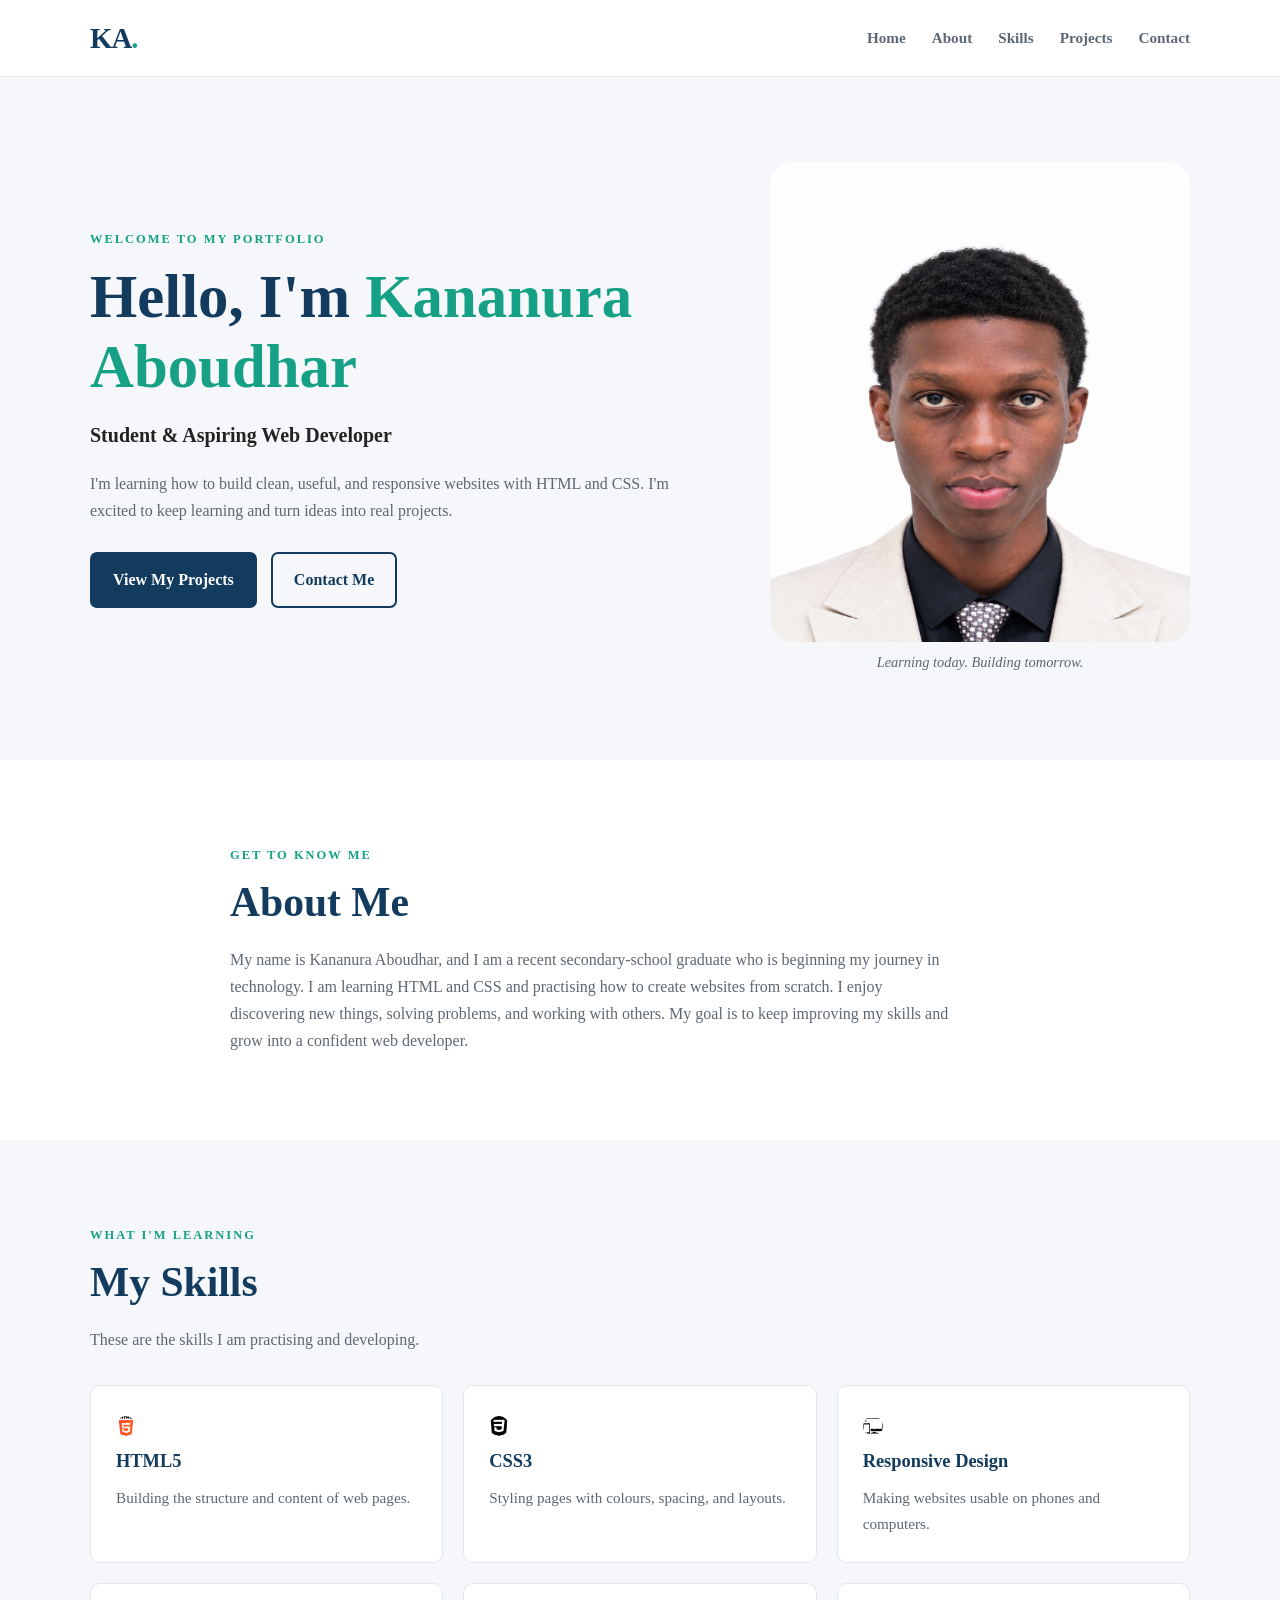
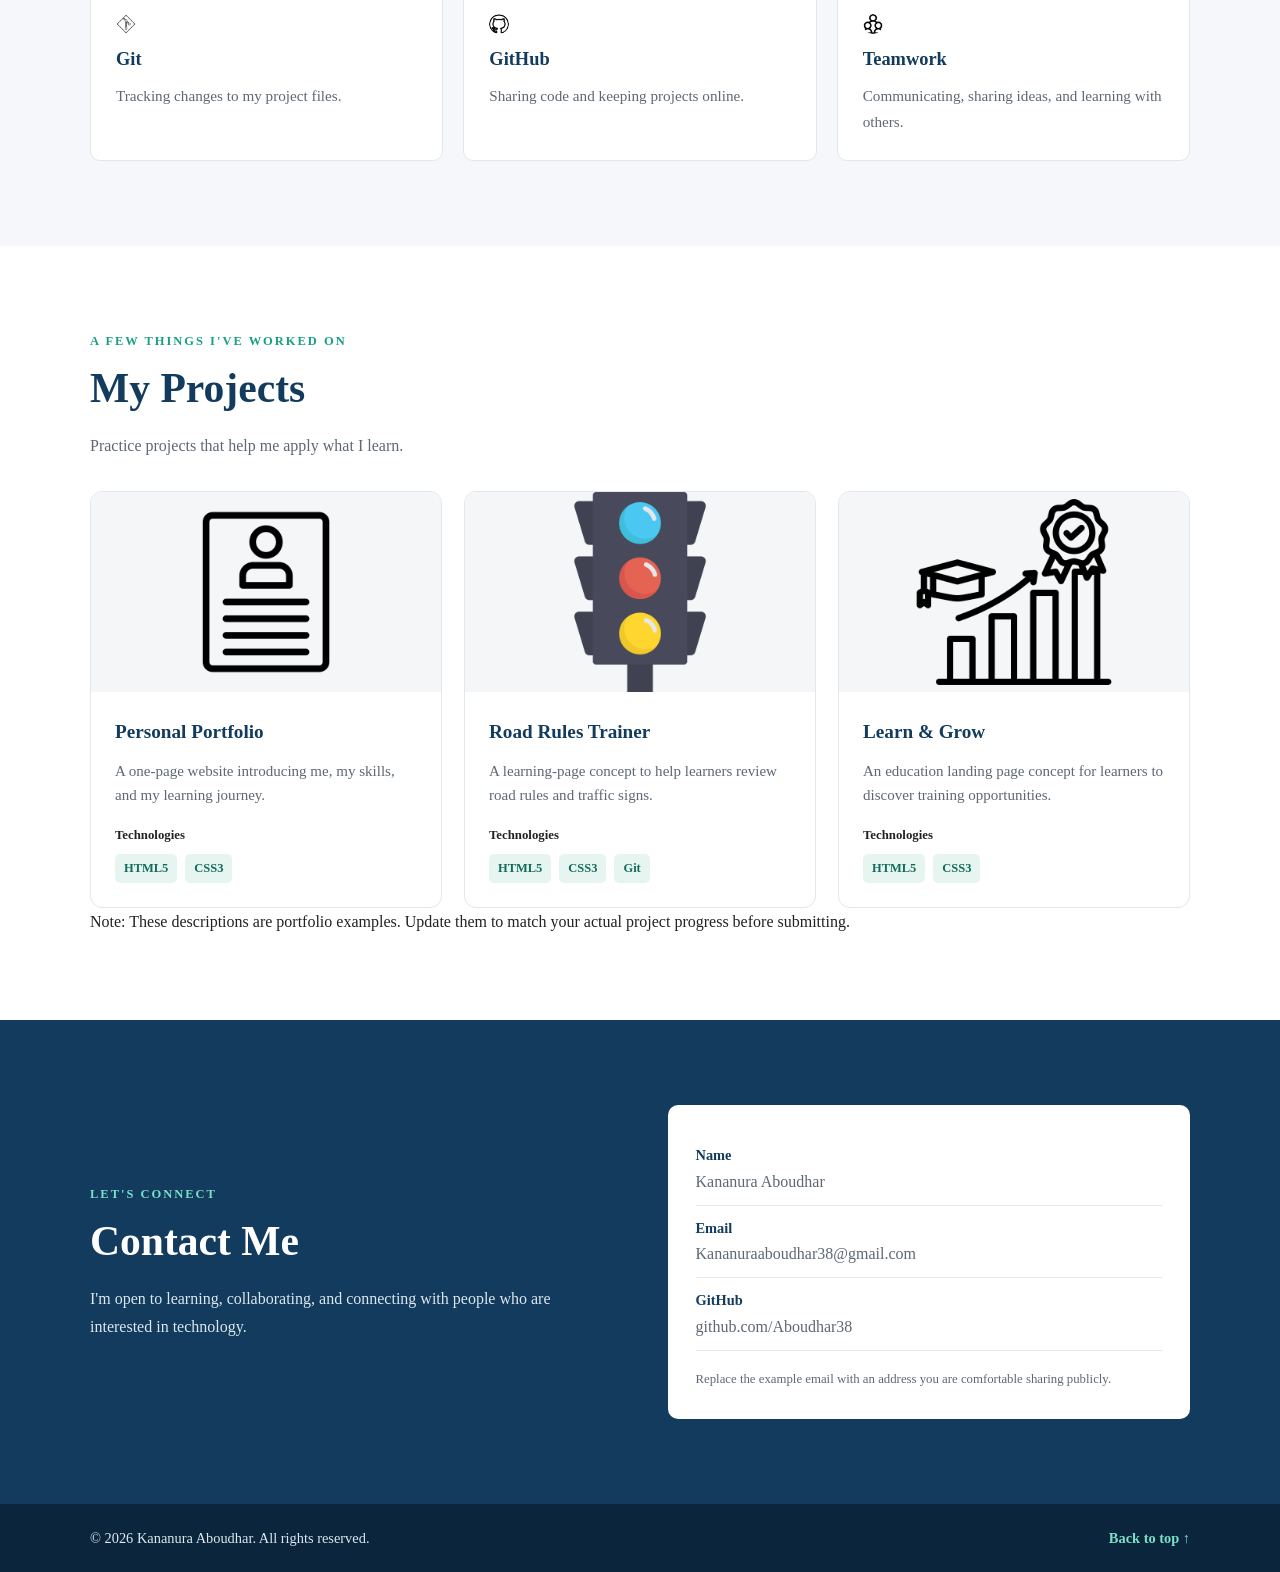
==== index.html @ cf546b4f "Changed folder structure" ====
<!DOCTYPE html>
<html lang="en">

<head>
    <meta charset="UTF-8">
    <meta name="viewport" content="width=device-width, initial-scale=1.0">
    <meta name="description" content="The personal portfolio of Kananura Aboudhar, a student learning web development.">
    <title>Kananura Aboudhar | Portfolio</title>
    <link rel="stylesheet" href="styles.css">
</head>

<body>
    <header class="site-header">
        <nav class="navbar container" aria-label="Main navigation">
            <a class="logo" href="#home">KA<span>.</span></a>

            <div class="nav-links">
                <a href="#home">Home</a>
                <a href="#about">About</a>
                <a href="#skills">Skills</a>
                <a href="#projects">Projects</a>
                <a href="#contact">Contact</a>
            </div>
        </nav>
    </header>

    <main>
        <section class="hero section" id="home">
            <div class="container hero-layout">
                <div class="hero-content">
                    <p class="eyebrow">WELCOME TO MY PORTFOLIO</p>
                    <h1>Hello, I'm <span>Kananura Aboudhar</span></h1>
                    <h2>Student &amp; Aspiring Web Developer</h2>
                    <p class="hero-description">
                        I'm learning how to build clean, useful, and responsive websites
                        with HTML and CSS. I'm excited to keep learning and turn ideas
                        into real projects.
                    </p>
                    <div class="hero-buttons">
                        <a class="button button-primary" href="#projects">View My Projects</a>
                        <a class="button button-outline" href="#contact">Contact Me</a>
                    </div>
                </div>

                <div class="profile-card">
                    <div>
                        <img src="/assets/home.png" alt="Profile pic">
                    </div>
                    <p class="profile-caption">Learning today. Building tomorrow.</p>
                </div>
            </div>
        </section>

        <section class="section section-light" id="about">
            <div class="container narrow-container">
                <p class="eyebrow">GET TO KNOW ME</p>
                <h2 class="section-title">About Me</h2>
                <p class="section-text">
                    My name is Kananura Aboudhar, and I am a recent secondary-school
                    graduate who is beginning my journey in technology. I am learning
                    HTML and CSS and practising how to create websites from scratch.
                    I enjoy discovering new things, solving problems, and working with
                    others. My goal is to keep improving my skills and grow into a
                    confident web developer.
                </p>
            </div>
        </section>

        <section class="section" id="skills">
            <div class="container">
                <p class="eyebrow">WHAT I'M LEARNING</p>
                <h2 class="section-title">My Skills</h2>
                <p class="section-intro">These are the skills I am practising and developing.</p>

                <div class="skills-grid">
                    <article class="skill-card">
                        <img src="/assets/html-5.png" class="skill-icon" alt="">
                        <h3>HTML5</h3>
                        <p>Building the structure and content of web pages.</p>
                    </article>
                    <article class="skill-card">
                        <img src="/assets/css-3.png" class="skill-icon" alt="">
                        <h3>CSS3</h3>
                        <p>Styling pages with colours, spacing, and layouts.</p>
                    </article>
                    <article class="skill-card">
                        <img src="/assets/responsive-design-symbol.png" class="skill-icon" alt="">
                        <h3>Responsive Design</h3>
                        <p>Making websites usable on phones and computers.</p>
                    </article>
                    <article class="skill-card">
                        <img src="/assets/git.png" class="skill-icon">
                        <h3>Git</h3>
                        <p>Tracking changes to my project files.</p>
                    </article>
                    <article class="skill-card">
                        <img src="/assets/github.png" class="skill-icon">
                        <h3>GitHub</h3>
                        <p>Sharing code and keeping projects online.</p>
                    </article>
                    <article class="skill-card">
                        <img src="/assets/networking.png" class="skill-icon" alt="">
                        <h3>Teamwork</h3>
                        <p>Communicating, sharing ideas, and learning with others.</p>
                    </article>
                </div>
            </div>
        </section>

        <section class="section section-light" id="projects">
            <div class="container">
                <p class="eyebrow">A FEW THINGS I'VE WORKED ON</p>
                <h2 class="section-title">My Projects</h2>
                <p class="section-intro">Practice projects that help me apply what I learn.</p>


                <div class="projects-grid">

                    <!-- Project 1 -->
                    <article class="project-card">
                        <div class="project-top">
                            <img src="/assets/personal profile.png" alt="Personal Portfolio Website">
                        </div>

                        <div class="project-content">
                            <h3>Personal Portfolio</h3>
                            <p>A one-page website introducing me, my skills, and my learning journey.</p>

                            <p class="tech-label">Technologies</p>
                            <div class="tags">
                                <span>HTML5</span>
                                <span>CSS3</span>
                            </div>
                        </div>
                    </article>

                    <!-- Project 2 -->
                    <article class="project-card">
                        <div class="project-top">
                            <img src="/assets/traffic.png" alt="Road Rules Trainer Project">
                        </div>

                        <div class="project-content">
                            <h3>Road Rules Trainer</h3>
                            <p>A learning-page concept to help learners review road rules and traffic signs.</p>

                            <p class="tech-label">Technologies</p>
                            <div class="tags">
                                <span>HTML5</span>
                                <span>CSS3</span>
                                <span>Git</span>
                            </div>
                        </div>
                    </article>

                    <!-- Project 3 -->
                    <article class="project-card">
                        <div class="project-top">
                            <img src="/assets/learn&grow.png" alt="Learn and Grow Education Website">
                        </div>

                        <div class="project-content">
                            <h3>Learn &amp; Grow</h3>
                            <p>An education landing page concept for learners to discover training opportunities.</p>

                            <p class="tech-label">Technologies</p>
                            <div class="tags">
                                <span>HTML5</span>
                                <span>CSS3</span>
                            </div>
                        </div>
                    </article>

                </div>

                <p class="project-note">Note: These descriptions are portfolio examples. Update them to match your
                    actual project progress before submitting.</p>
            </div>
        </section>

        <section class="section contact-section" id="contact">
            <div class="container contact-layout">
                <div>
                    <p class="eyebrow">LET'S CONNECT</p>
                    <h2 class="section-title">Contact Me</h2>
                    <p class="contact-description">
                        I'm open to learning, collaborating, and connecting with people
                        who are interested in technology.
                    </p>
                </div>
                <div class="contact-card">
                    <p><strong>Name</strong><span>Kananura Aboudhar</span></p>
                    <p><strong>Email</strong><span>Kananuraaboudhar38@gmail.com</span></p>
                    <p><strong>GitHub</strong><span>github.com/Aboudhar38</span></p>
                    <p class="contact-note">Replace the example email with an address you are comfortable sharing
                        publicly.</p>
                </div>
            </div>
        </section>
    </main>

    <footer class="site-footer">
        <div class="container footer-content">
            <p>&copy; 2026 Kananura Aboudhar. All rights reserved.</p>
            <a href="#home">Back to top ↑</a>
        </div>
    </footer>
</body>

</html>
---- styles.css ----
/* =====================================
   1. COLORS AND GENERAL STYLES
===================================== */

:root {
    --primary: #123B5D;
    --accent: #16A085;
    --background: #F5F7FA;
    --surface: #FFFFFF;
    --text: #222222;
    --muted: #5D6873;
    --border: #E1E7ED;
}

img {

    width: 420px;

    height: 480px;

    border-radius: 24px;

    overflow: hidden;
    flex-shrink: 0;

}

* {
    box-sizing: border-box;
    margin: 0;
    padding: 0;
}

html {
    scroll-behavior: smooth;
    scroll-padding-top: 85px;
}

body {
    font-family: "poppins" Arial, Helvetica, sans-serif;
    background: var(--background);
    color: var(--text);
    line-height: 1.7;
}

a {
    color: inherit;
    text-decoration: none;
}

.container {
    width: min(1100px, 90%);
    margin: 0 auto;
}

.section {
    padding: 85px 0;
}

.section-light {
    background: var(--surface);
}

.eyebrow {
    color: var(--accent);
    font-size: 0.78rem;
    font-weight: 700;
    letter-spacing: 2px;
    margin-bottom: 12px;
}

.section-title {
    color: var(--primary);
    font-size: clamp(2rem, 4vw, 2.6rem);
    line-height: 1.2;
    margin-bottom: 18px;
}

.section-intro,
.section-text {
    color: var(--muted);
    max-width: 720px;
}

.section-intro {
    margin-bottom: 32px;
}

.narrow-container {
    max-width: 820px;
}

/* =====================================
   2. HEADER AND NAVIGATION
===================================== */

.site-header {
    background: var(--surface);
    border-bottom: 1px solid var(--border);
    position: sticky;
    top: 0;
    z-index: 10;
}

.navbar {
    min-height: 76px;
    display: flex;
    align-items: center;
    justify-content: space-between;
    gap: 24px;
}

.logo {
    color: var(--primary);
    font-size: 1.8rem;
    font-weight: 800;
    letter-spacing: -1px;
}

.logo span {
    color: var(--accent);
}

.nav-links {
    display: flex;
    align-items: center;
    flex-wrap: wrap;
    gap: 26px;
}

.nav-links a {
    color: var(--muted);
    font-size: 0.95rem;
    font-weight: 600;
    transition: color 0.2s ease;
}

.nav-links a:hover,
.nav-links a:focus {
    color: var(--accent);
}

/* =====================================
   3. HERO SECTION
===================================== */

.hero {
    background: var(--background);
}

.hero-layout {
    display: grid;
    grid-template-columns: 1.4fr 0.8fr;
    align-items: center;
    gap: 60px;
}

.hero h1 {
    color: var(--primary);
    font-size: clamp(2.4rem, 5vw, 3.8rem);
    line-height: 1.15;
    margin-bottom: 16px;
}

.hero h1 span {
    color: var(--accent);
}

.hero h2 {
    color: var(--text);
    font-size: 1.25rem;
    font-weight: 600;
    margin-bottom: 18px;
}

.hero-description {
    color: var(--muted);
    max-width: 600px;
    margin-bottom: 28px;
}

.hero-buttons {
    display: flex;
    flex-wrap: wrap;
    gap: 14px;
}

.button {
    display: inline-block;
    padding: 12px 21px;
    border: 2px solid var(--primary);
    border-radius: 7px;
    font-weight: 700;
    text-align: center;
    transition: transform 0.2s ease, background 0.2s ease;
}

.button:hover {
    transform: translateY(-2px);
}

.button-primary {
    background: var(--primary);
    color: #FFFFFF;
}

.button-primary:hover {
    background: #0B2B45;
}

.button-outline {
    color: var(--primary);
}

.button-outline:hover {
    background: #E8F0F6;
}

.profile-card {
    text-align: center;
}

.profile-placeholder {
    width: min(300px, 100%);
    aspect-ratio: 1 / 1;
    margin: 0 auto 16px;
    background: var(--primary);
    border: 8px solid var(--surface);
    border-radius: 24px;
    box-shadow: 0 12px 35px rgba(18, 59, 93, 0.14);
    display: flex;
    align-items: center;
    justify-content: center;
}

.profile-placeholder span {
    color: #FFFFFF;
    font-size: 5rem;
    font-weight: 800;
    letter-spacing: -5px;
}

.profile-caption {
    color: var(--muted);
    font-size: 0.9rem;
    font-style: italic;
}

/* =====================================
   4. SKILLS
===================================== */

.skills-grid {
    display: grid;
    grid-template-columns: repeat(3, 1fr);
    gap: 20px;
}

.skill-card {
    background: var(--surface);
    border: 1px solid var(--border);
    border-radius: 10px;
    padding: 25px;
    transition: transform 0.2s ease, box-shadow 0.2s ease;
}

.skill-card:hover {
    transform: translateY(-4px);
    box-shadow: 0 10px 25px rgba(18, 59, 93, 0.08);
}


.skill-card h3 {
    color: var(--primary);
    font-size: 1.15rem;
    margin: 8px 0;
}

.skill-icon {
    width: 20px;
    height: 20px;
    object-fit: contain;
    vertical-align: middle;
    margin-right: 6px;
}

.skill-card p {
    color: var(--muted);
    font-size: 0.95rem;
}

/* =====================================
   5. PROJECTS
===================================== */

/* =====================================
   5. PROJECTS
===================================== */

.projects-grid {
    display: grid;
    grid-template-columns: repeat(3, 1fr);
    gap: 22px;
    align-items: stretch;
}

.project-card {
    background: var(--surface);
    border: 1px solid var(--border);
    border-radius: 12px;
    overflow: hidden;
    display: flex;
    flex-direction: column;
    transition: transform 0.2s ease, box-shadow 0.2s ease;
}

.project-card:hover {
    transform: translateY(-4px);
    box-shadow: 0 12px 28px rgba(18, 59, 93, 0.1);
}

/* IMAGE: TOP HALF */

.project-top {
   width: 100%;
    height: 200px;
    overflow: hidden;
    background: #F4F6F8;}

.project-top img {
    width: 100%;
    height: 100%;
    display: block;
    object-fit: contain;
    object-position: center;}

.project-card:hover .project-top img {
    transform: scale(1.04);
}

/* PROJECT INFORMATION: BOTTOM HALF */

.project-content {
    padding: 24px;
    flex: 1;
    display: flex;
    flex-direction: column;
}

.project-content h3 {
    color: var(--primary);
    font-size: 1.2rem;
    margin: 0 0 10px;
}

.project-content p {
    color: var(--muted);
    font-size: 0.94rem;
    line-height: 1.6;
    margin: 0;
}

.project-content .tech-label {
    color: var(--text);
    font-size: 0.8rem;
    font-weight: 700;
    margin: 18px 0 8px;
}

.tags {
    display: flex;
    flex-wrap: wrap;
    gap: 8px;
}

.tags span {
    background: #E7F5F1;
    color: #126B5B;
    border-radius: 5px;
    padding: 4px 9px;
    font-size: 0.78rem;
    font-weight: 700;
}

/* RESPONSIVE DESIGN */

@media (max-width: 900px) {
    .projects-grid {
        grid-template-columns: repeat(2, 1fr);
    }
}

@media (max-width: 600px) {
    .projects-grid {
        grid-template-columns: 1fr;
    }

    .project-top {
        height: 200px;
    }
}


/* =====================================
   6. CONTACT
===================================== */

.contact-section {
    background: var(--primary);
    color: #FFFFFF;
}

.contact-layout {
    display: grid;
    grid-template-columns: 1fr 1fr;
    align-items: center;
    gap: 55px;
}

.contact-section .section-title {
    color: #FFFFFF;
}

.contact-section .eyebrow {
    color: #7BE0C8;
}

.contact-description {
    color: #DCE7EF;
    max-width: 470px;
}

.contact-card {
    background: #FFFFFF;
    color: var(--text);
    border-radius: 10px;
    padding: 28px;
}

.contact-card p:not(.contact-note) {
    display: flex;
    flex-direction: column;
    padding: 10px 0;
    border-bottom: 1px solid var(--border);
    overflow-wrap: anywhere;
}

.contact-card strong {
    color: var(--primary);
    font-size: 0.9rem;
}

.contact-card span {
    color: var(--muted);
}

.contact-card .contact-note {
    color: var(--muted);
    font-size: 0.8rem;
    margin-top: 18px;
}

/* =====================================
   7. FOOTER
===================================== */

.site-footer {
    background: #0B263C;
    color: #DCE7EF;
    padding: 22px 0;
}

.footer-content {
    display: flex;
    justify-content: space-between;
    align-items: center;
    gap: 16px;
    font-size: 0.9rem;
}

.footer-content a {
    color: #7BE0C8;
    font-weight: 700;
}

/* =====================================
   8. RESPONSIVE DESIGN
===================================== */

@media (max-width: 800px) {
    .section {
        padding: 65px 0;
    }

    .navbar {
        flex-direction: column;
        justify-content: center;
        padding: 16px 0;
        gap: 10px;
    }

    .nav-links {
        justify-content: center;
        gap: 12px 20px;
    }

    .hero-layout {
        grid-template-columns: 1fr;
        gap: 38px;
    }

    .hero-content {
        text-align: center;
    }

    .hero-description {
        margin-left: auto;
        margin-right: auto;
    }

    .hero-buttons {
        justify-content: center;
    }

    .profile-card {
        max-width: 300px;
        width: 100%;
        margin: 0 auto;
    }

    .skills-grid {
        grid-template-columns: repeat(2, 1fr);
    }

    .projects-grid {
        grid-template-columns: 1fr;
    }

    .project-card {
        display: grid;
        grid-template-columns: 0.7fr 1.3fr;
    }

    .project-top {
        min-height: 100%;
        padding: 20px;
        text-align: center;
    }

    .contact-layout {
        grid-template-columns: 1fr;
        gap: 30px;
    }
}

@media (max-width: 520px) {
    .nav-links {
        gap: 8px 14px;
    }

    .nav-links a {
        font-size: 0.85rem;
    }

    .skills-grid {
        grid-template-columns: 1fr;
    }

    .project-card {
        display: block;
    }

    .project-top {
        min-height: 100px;
    }

    .footer-content {
        flex-direction: column;
        text-align: center;
    }

    .button {
        width: 100%;
    }
}
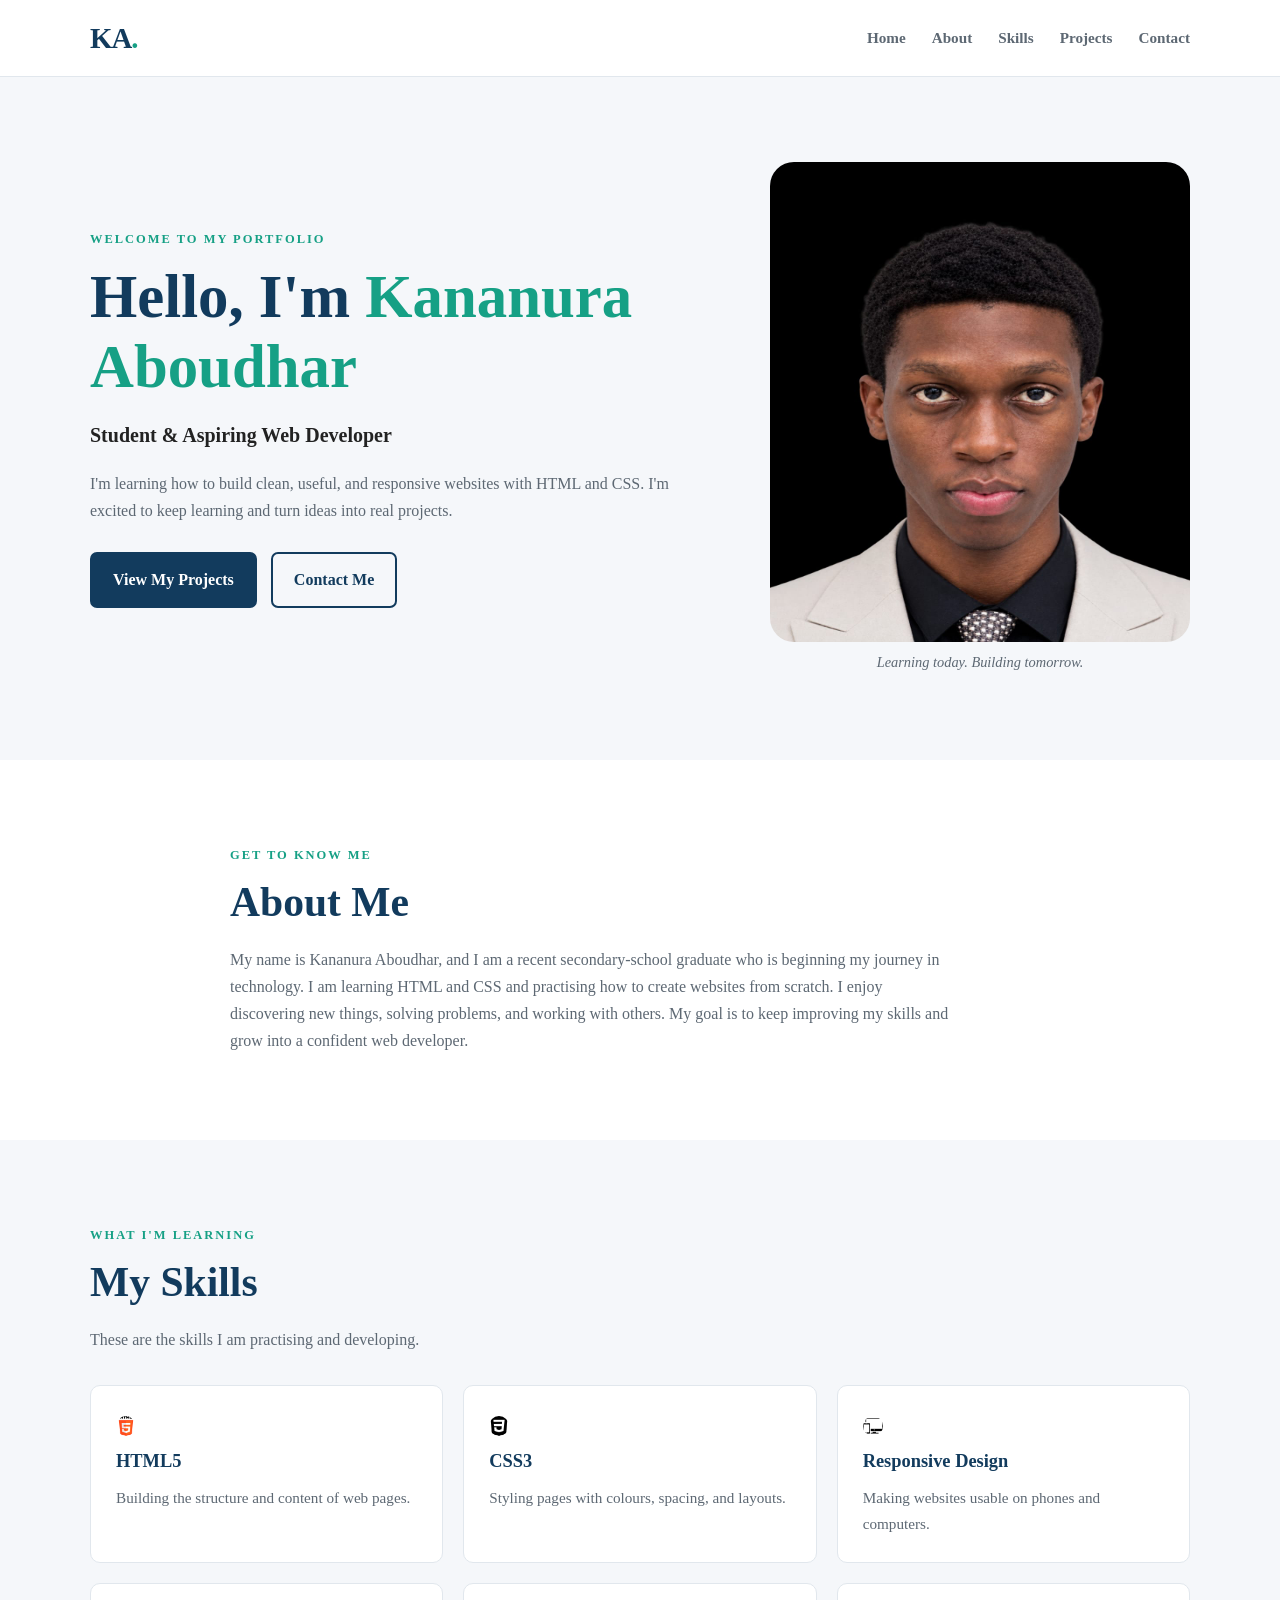
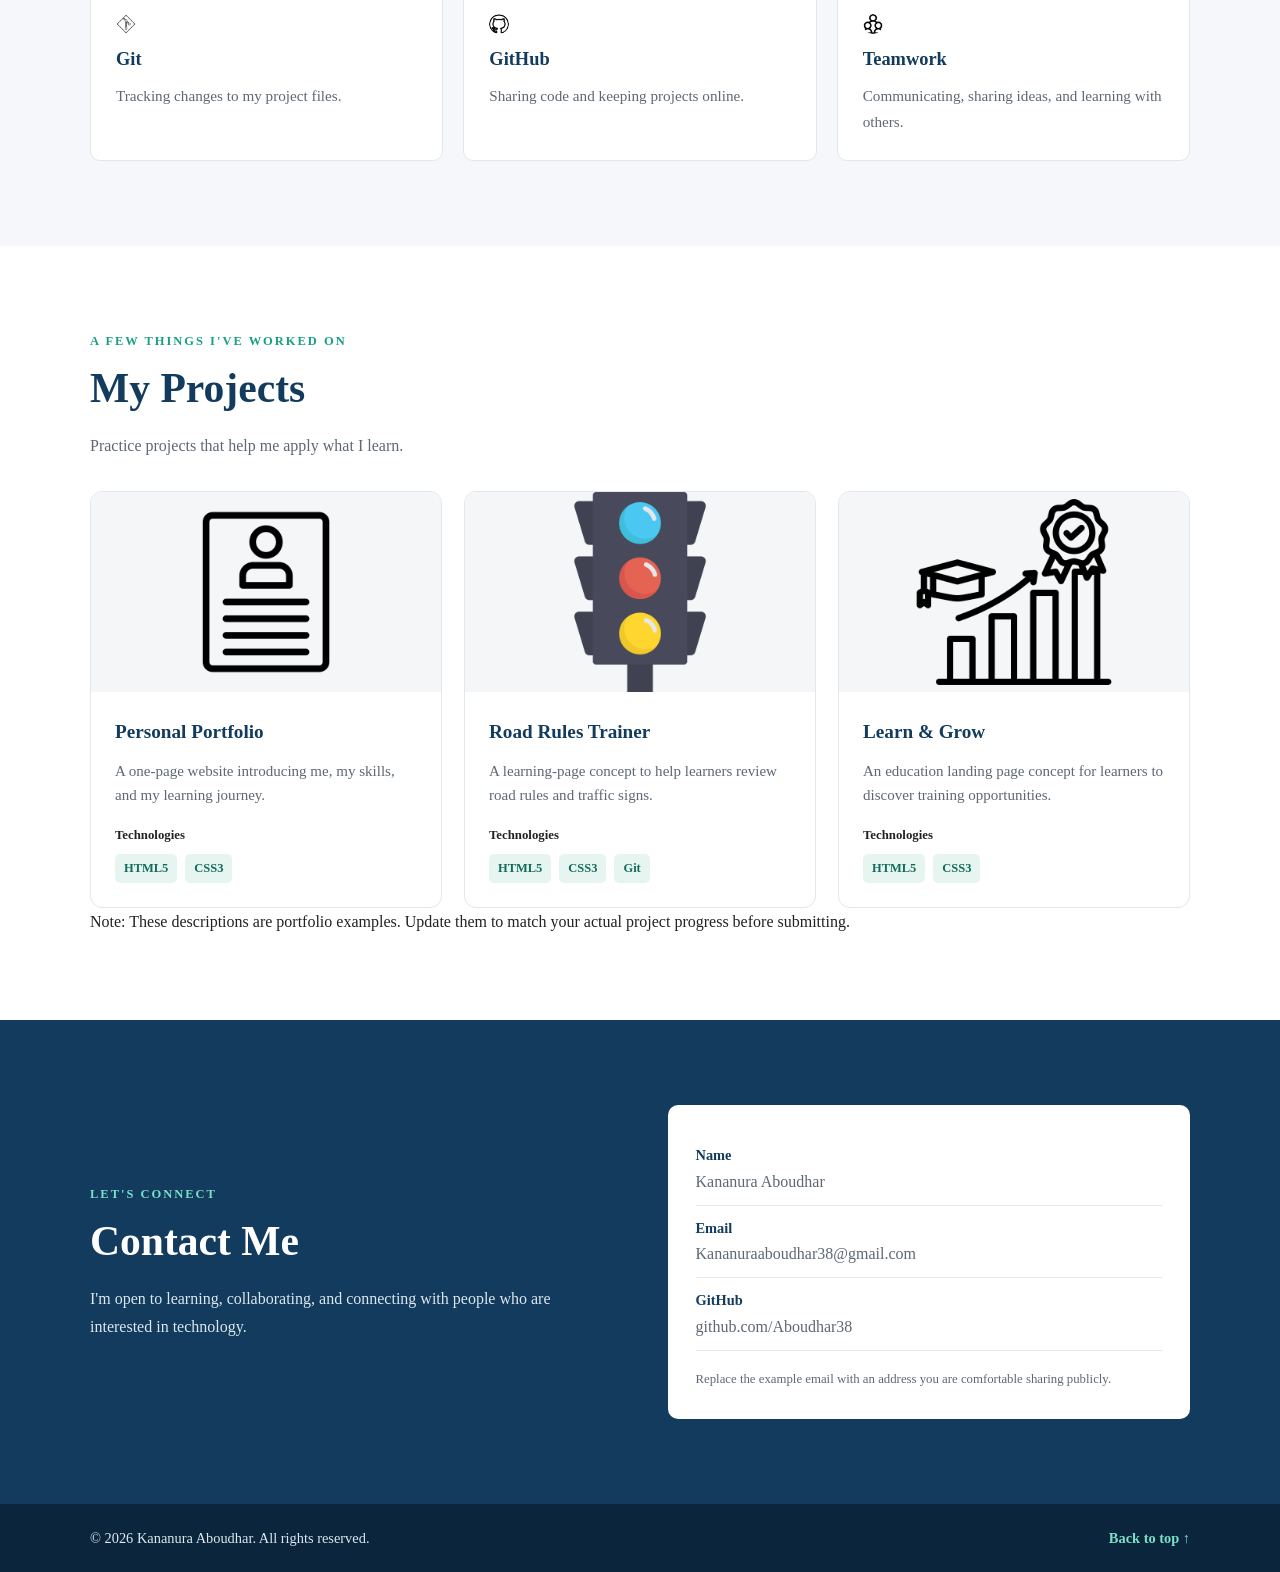
==== commit ec11363f: "Replaced some image" ====
--- a/index.html
+++ b/index.html
@@ -44,7 +44,7 @@
 
                 <div class="profile-card">
                     <div>
-                        <img src="/assets/home.png" alt="Profile pic">
+                        <img src="./assets/Abu.jpeg" alt="Profile pic">
                     </div>
                     <p class="profile-caption">Learning today. Building tomorrow.</p>
                 </div>
@@ -74,32 +74,32 @@
 
                 <div class="skills-grid">
                     <article class="skill-card">
-                        <img src="/assets/html-5.png" class="skill-icon" alt="">
+                        <img src="./assets/html-5.png" class="skill-icon" alt="">
                         <h3>HTML5</h3>
                         <p>Building the structure and content of web pages.</p>
                     </article>
                     <article class="skill-card">
-                        <img src="/assets/css-3.png" class="skill-icon" alt="">
+                        <img src="./assets/css-3.png" class="skill-icon" alt="">
                         <h3>CSS3</h3>
                         <p>Styling pages with colours, spacing, and layouts.</p>
                     </article>
                     <article class="skill-card">
-                        <img src="/assets/responsive-design-symbol.png" class="skill-icon" alt="">
+                        <img src="./assets/responsive-design-symbol.png" class="skill-icon" alt="">
                         <h3>Responsive Design</h3>
                         <p>Making websites usable on phones and computers.</p>
                     </article>
                     <article class="skill-card">
-                        <img src="/assets/git.png" class="skill-icon">
+                        <img src="./assets/git.png" class="skill-icon">
                         <h3>Git</h3>
                         <p>Tracking changes to my project files.</p>
                     </article>
                     <article class="skill-card">
-                        <img src="/assets/github.png" class="skill-icon">
+                        <img src="./assets/github.png" class="skill-icon">
                         <h3>GitHub</h3>
                         <p>Sharing code and keeping projects online.</p>
                     </article>
                     <article class="skill-card">
-                        <img src="/assets/networking.png" class="skill-icon" alt="">
+                        <img src="./assets/networking.png" class="skill-icon" alt="">
                         <h3>Teamwork</h3>
                         <p>Communicating, sharing ideas, and learning with others.</p>
                     </article>
@@ -119,7 +119,7 @@
                     <!-- Project 1 -->
                     <article class="project-card">
                         <div class="project-top">
-                            <img src="/assets/personal profile.png" alt="Personal Portfolio Website">
+                            <img src="./assets/personal profile.png" alt="Personal Portfolio Website">
                         </div>
 
                         <div class="project-content">
@@ -137,7 +137,7 @@
                     <!-- Project 2 -->
                     <article class="project-card">
                         <div class="project-top">
-                            <img src="/assets/traffic.png" alt="Road Rules Trainer Project">
+                            <img src="./assets/traffic.png" alt="Road Rules Trainer Project">
                         </div>
 
                         <div class="project-content">
@@ -156,7 +156,7 @@
                     <!-- Project 3 -->
                     <article class="project-card">
                         <div class="project-top">
-                            <img src="/assets/learn&grow.png" alt="Learn and Grow Education Website">
+                            <img src="./assets/learn&grow.png" alt="Learn and Grow Education Website">
                         </div>
 
                         <div class="project-content">
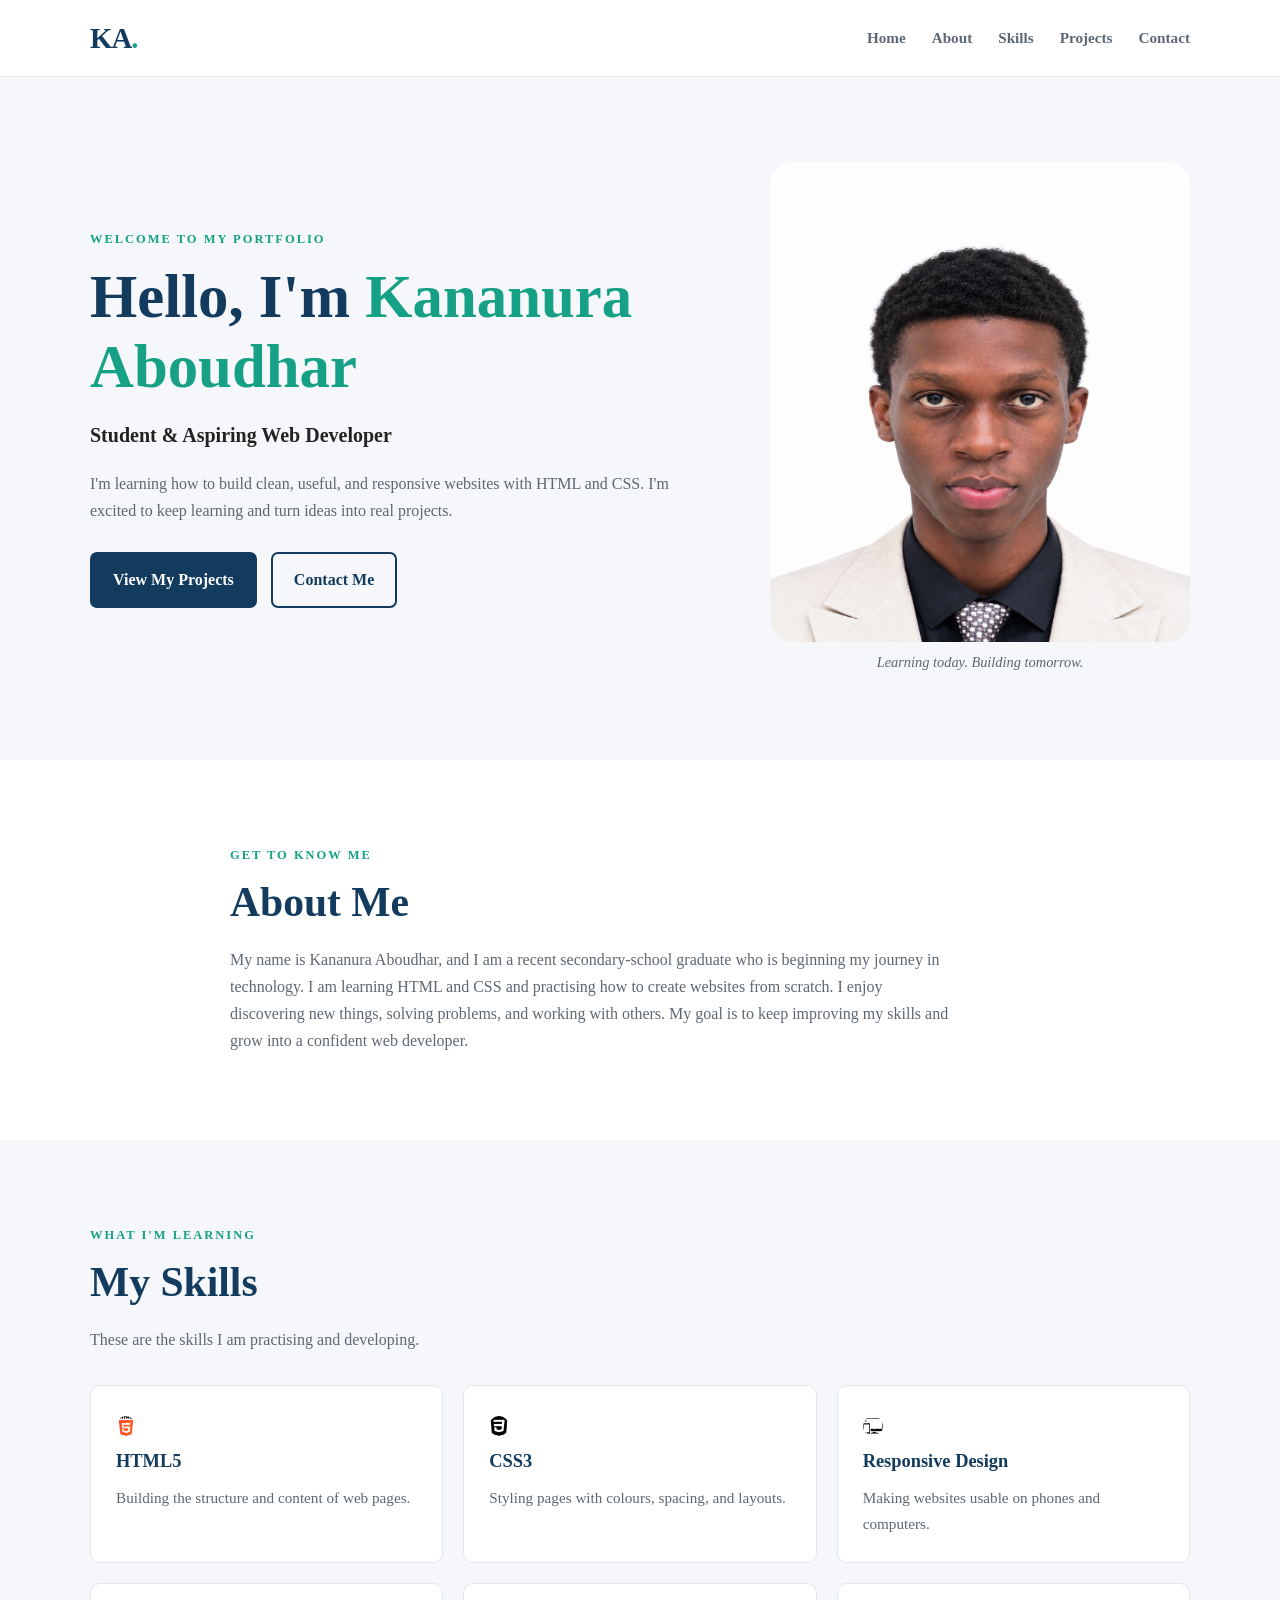
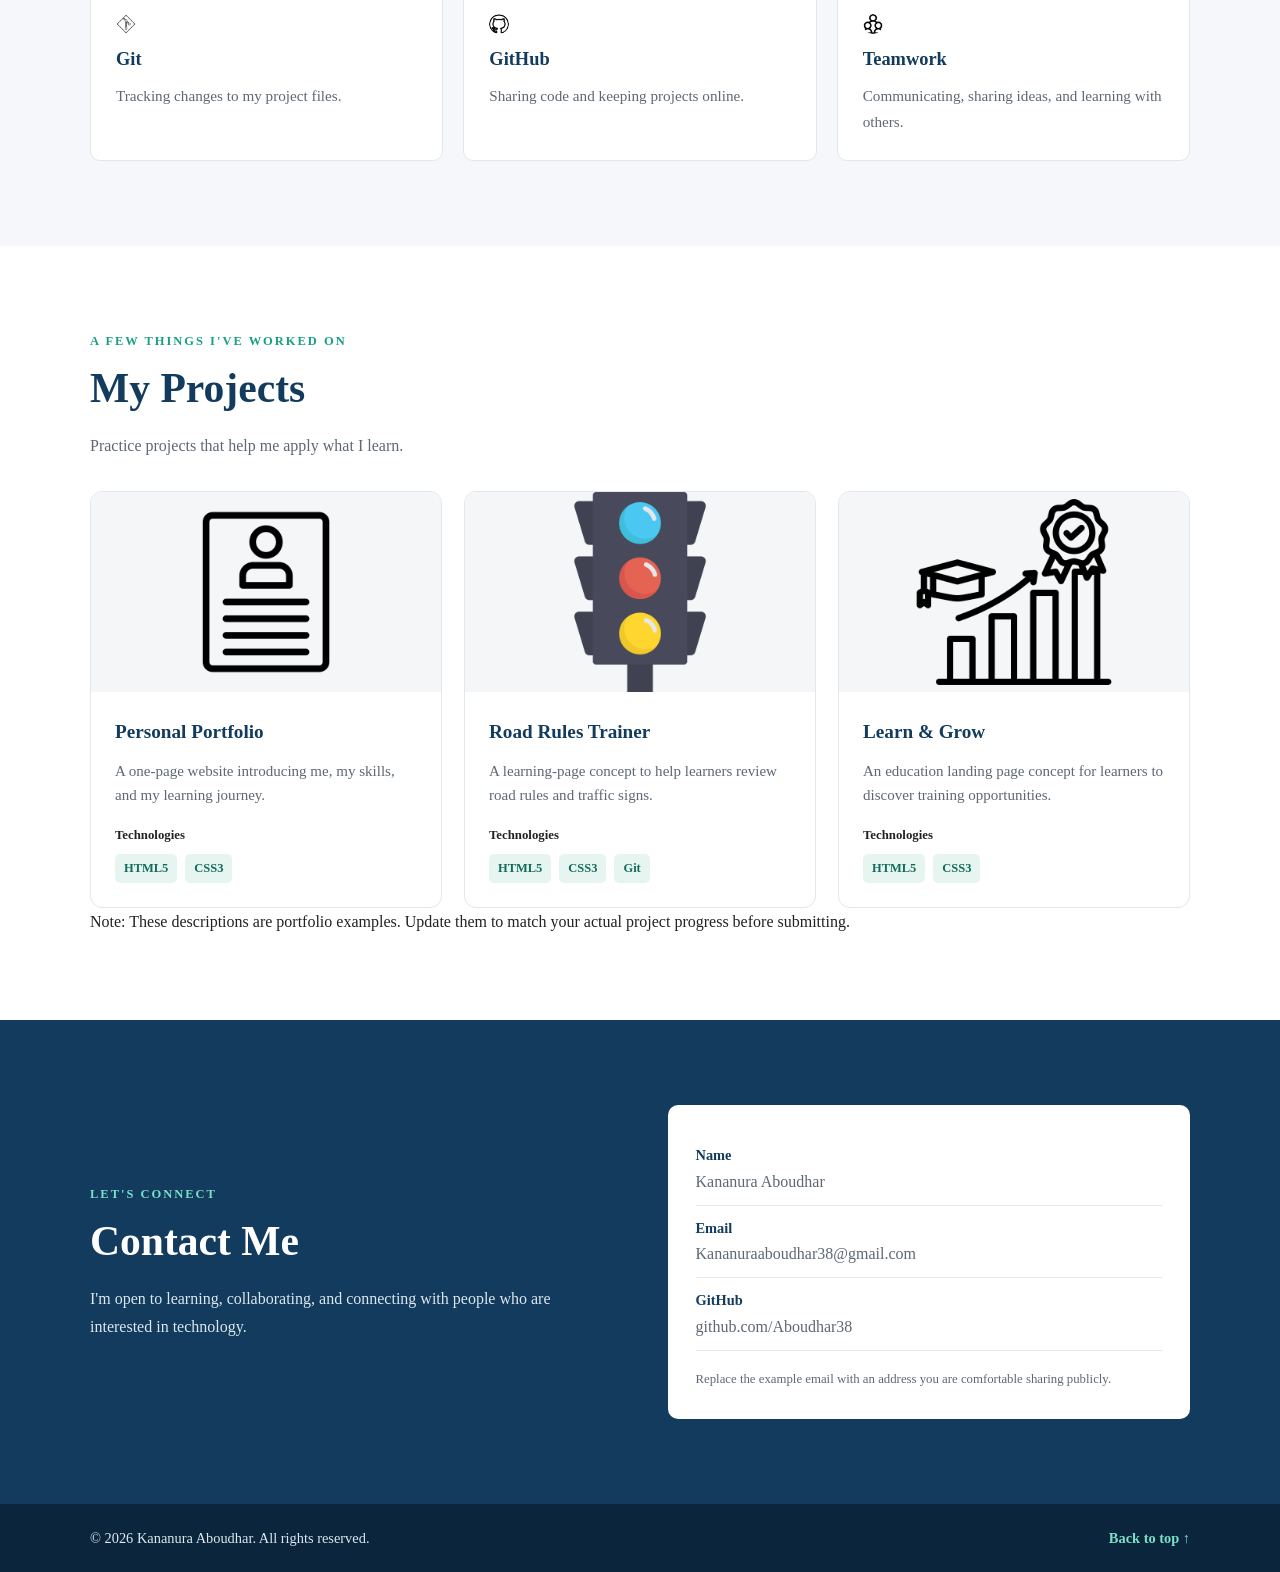
==== commit bdd588e7: "Changed the home picture" ====
--- a/index.html
+++ b/index.html
@@ -44,7 +44,7 @@
 
                 <div class="profile-card">
                     <div>
-                        <img src="./assets/Abu.jpeg" alt="Profile pic">
+                        <img src="./assets/home.png" alt="Profile pic">
                     </div>
                     <p class="profile-caption">Learning today. Building tomorrow.</p>
                 </div>
